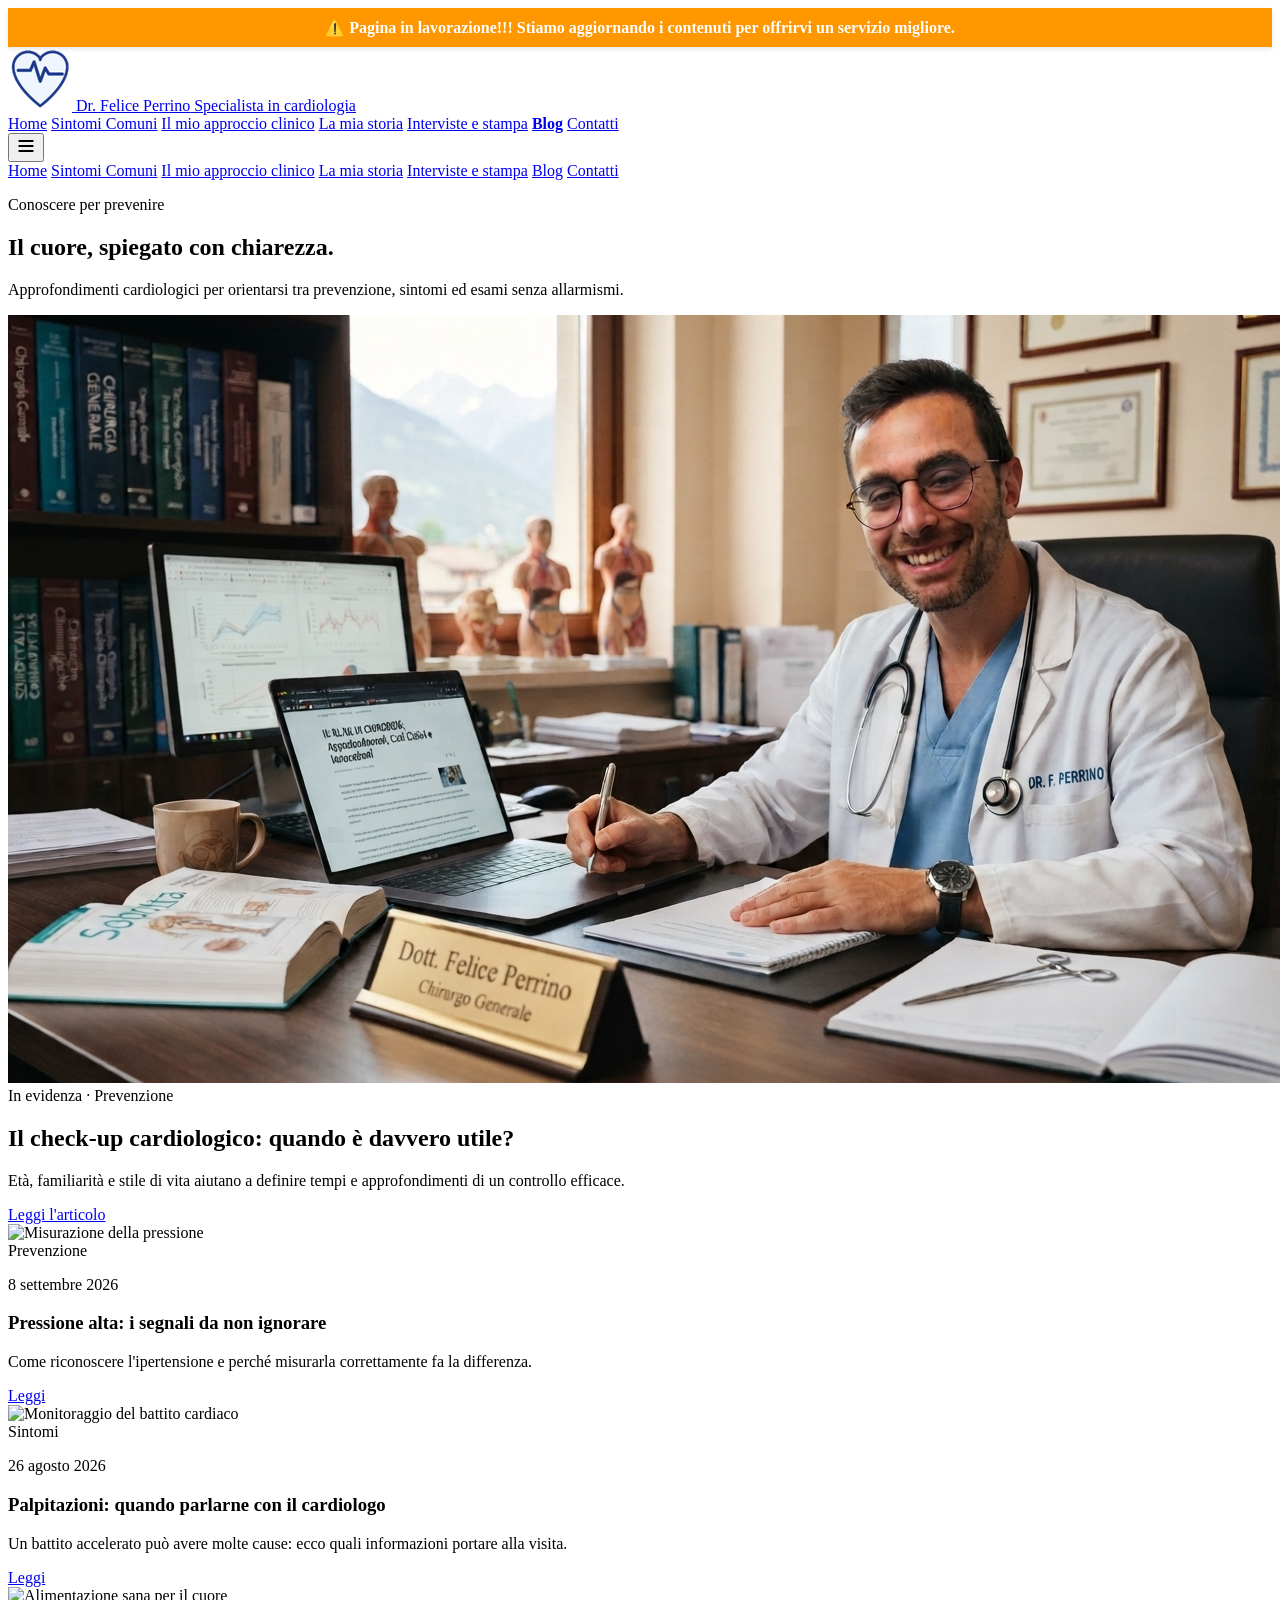
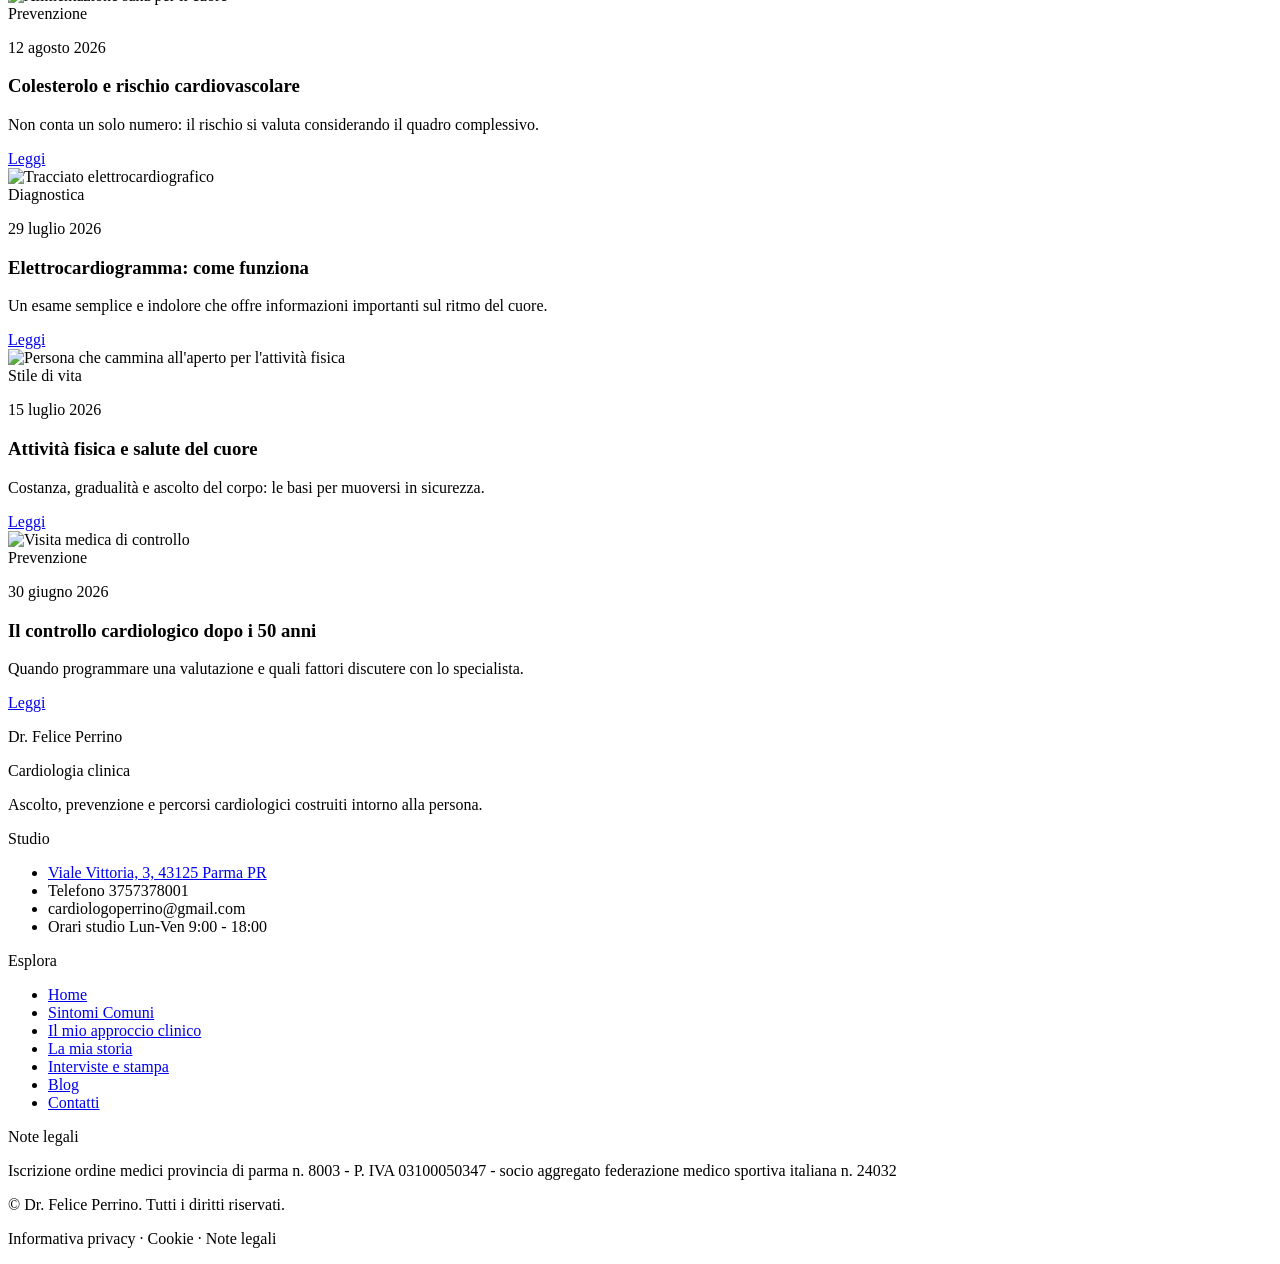
==== blog.html @ e92450a5 "Specialista in cardiologia" ====
<!DOCTYPE html>
<html lang="it">
<head>
<meta charset="UTF-8">
<meta name="viewport" content="width=device-width, initial-scale=1.0">
<title>Blog di cardiologia | Dr. Perrino</title>
<meta name="description" content="Approfondimenti chiari su prevenzione, diagnosi e salute cardiovascolare.">
<link rel="preconnect" href="https://fonts.googleapis.com">
<link href="https://fonts.googleapis.com/css2?family=Plus+Jakarta+Sans:wght@500;600;700;800&family=Inter:wght@400;500;600&display=swap" rel="stylesheet">
<script src="https://cdn.tailwindcss.com"></script>
<script src="https://unpkg.com/lucide@latest"></script>
<link rel="stylesheet" href="css/style.css">
</head>
<body class="antialiased">

<!-- *********************************** Inizio Banner Temporaneo -->
<div id="banner-lavorazione" style="background-color: #ff9800; color: #ffffff; text-align: center; padding: 10px 15px; font-weight: bold; font-size: 16px; position: relative; z-index: 9999; box-shadow: 0 2px 4px rgba(0,0,0,0.1);">
    ⚠️ Pagina in lavorazione!!! Stiamo aggiornando i contenuti per offrirvi un servizio migliore.
</div>
<!--************************************ Fine Banner Temporaneo -->

<!-- ============ NAVBAR ============ -->
<header id="navbar" class="navbar fixed top-0 inset-x-0 z-50 bg-[#b8d0e5] shadow-sm transition-shadow">
  <div class="max-w-6xl mx-auto px-6 flex items-center justify-between h-20 relative">
    <!-- Logo -->
    <a href="index.html" class="flex items-center gap-2">
      <i data-lucide="heart-pulse" class="w-5 h-5 text-primary"></i>
      <img src="favicon.ico" alt="Logo Dr. Felice Perrino" class="w-10 h-10 object-contain">
      <span class="font-display leading-tight">
        <span class="block text-sm font-bold text-primary">Dr. Felice Perrino</span>
        <span class="block text-[11px] font-medium" style="color:var(--color-ink-soft)">Specialista in cardiologia</span>
      </span>
    </a>

    <!-- Navigazione Desktop Principale -->
    <nav class="hidden md:flex items-center gap-8">
      <a href="index.html" class="nav-link active">Home</a>
      <a href="sintomi.html" class="nav-link">Sintomi Comuni</a>
      <a href="ilmioapproccio.html" class="nav-link">Il mio approccio clinico</a>
      <a href="lamiastoria.html" class="nav-link">La mia storia</a>
      <a href="interviste&stampa.html" class="nav-link">Interviste e stampa</a>
      <a href="blog.html" class="nav-link"><strong>Blog</strong></a>
      <a href="contatti.html" class="nav-link">Contatti</a>
    </nav>

    <!-- Sezione Destra: Icona Menu circolare (a sinistra) e tasto Prenota visita -->
    <div class="flex items-center gap-3 relative">
      <!-- Pulsante Menu circolare nero con dimensioni fisse (w-11 h-11) per evitare che diventi enorme -->
      <button id="menu-btn" class="w-11 h-11 min-w-[2.75rem] min-h-[2.75rem] rounded-full bg-black flex items-center justify-center text-white transition-all duration-300 hover:bg-zinc-800 hover:scale-105 shadow-md cursor-pointer shrink-0" aria-label="Apri menu" aria-expanded="false">
        <svg xmlns="http://www.w3.org/2000/svg" width="20" height="20" viewBox="0 0 24 24" fill="none" stroke="currentColor" stroke-width="2.5" stroke-linecap="round" stroke-linejoin="round" class="text-white"><line x1="4" x2="20" y1="12" y2="12"/><line x1="4" x2="20" y1="6" y2="6"/><line x1="4" x2="20" y1="18" y2="18"/></svg>
      </button>

      <!-- Menu a tendina posizionato in modo assoluto sotto l'icona -->
      <div id="mobile-menu" class="hidden absolute right-0 top-14 w-56 bg-white rounded-2xl border border-slate-100 shadow-2xl py-3 px-2 flex flex-col gap-1 z-50">
        <a href="index.html" class="px-4 py-2.5 rounded-xl text-sm font-medium text-slate-700 hover:bg-slate-100 transition-colors">Home</a>
        <a href="sintomi.html" class="px-4 py-2.5 rounded-xl text-sm font-medium text-slate-700 hover:bg-slate-100 transition-colors">Sintomi Comuni</a>
        <a href="ilmioapproccio.html" class="px-4 py-2.5 rounded-xl text-sm font-medium text-slate-700 hover:bg-slate-100 transition-colors">Il mio approccio clinico</a>
        <a href="lamiastoria.html" class="px-4 py-2.5 rounded-xl text-sm font-medium text-slate-700 hover:bg-slate-100 transition-colors">La mia storia</a>      
        <a href="interviste&stampa.html" class="px-4 py-2.5 rounded-xl text-sm font-medium text-slate-700 hover:bg-slate-100 transition-colors">Interviste e stampa</a>
        <a href="blog.html" class="px-4 py-2.5 rounded-xl text-sm font-medium text-slate-700 hover:bg-slate-100 transition-colors">Blog</a>
        <a href="contatti.html" class="px-4 py-2.5 rounded-xl text-sm font-medium text-slate-700 hover:bg-slate-100 transition-colors">Contatti</a>
      </div>
    </div>
  </div>
</header>

<!-- Script per la gestione del click del menu -->
<script>
  document.addEventListener("DOMContentLoaded", () => {
    const menuBtn = document.getElementById('menu-btn');
    const mobileMenu = document.getElementById('mobile-menu');

    if (menuBtn && mobileMenu) {
      menuBtn.addEventListener('click', (e) => {
        e.stopPropagation();
        mobileMenu.classList.toggle('hidden');
        const expanded = menuBtn.getAttribute('aria-expanded') === 'true';
        menuBtn.setAttribute('aria-expanded', !expanded);
      });

      // Chiudi il menu se si clicca fuori
      document.addEventListener('click', (e) => {
        if (!mobileMenu.contains(e.target) && !menuBtn.contains(e.target)) {
          mobileMenu.classList.add('hidden');
          menuBtn.setAttribute('aria-expanded', 'false');
        }
      });
    }
  });
</script>

<main class="pt-20">

<!-- ============ FEATURED ARTICLE ============ -->
<section class="bg-sage py-16 md:py-20">
  <div class="max-w-6xl mx-auto px-6 reveal">
    <p class="text-primary font-semibold mb-3">Conoscere per prevenire</p>
    <div class="accent-rule mb-5"></div>
    <h1 class="font-display text-4xl font-extrabold text-slate-800 mb-3">Il cuore, spiegato con chiarezza.</h1>
    <p class="text-lg prose-measure mb-10" style="color:var(--color-ink-soft)">Approfondimenti cardiologici per orientarsi tra prevenzione, sintomi ed esami senza allarmismi.</p>
    <div class="grid md:grid-cols-2 gap-8 items-center bg-white rounded-2xl overflow-hidden border border-slate-100">
      <img src="img/Blog_img.jpg" alt="Cardiologo che analizza un elettrocardiogramma digitale" class="w-full h-64 md:h-full object-cover">
      <div class="p-8">
        <span class="inline-block text-xs font-semibold px-3 py-1 rounded-full bg-sage text-primary mb-4">In evidenza · Prevenzione</span>
        <h2 class="font-display text-2xl font-bold text-slate-800 mb-3">Il check-up cardiologico: quando è davvero utile?</h2>
        <p class="text-sm mb-5" style="color:var(--color-ink-soft)">Età, familiarità e stile di vita aiutano a definire tempi e approfondimenti di un controllo efficace.</p>
        <a href="#" class="inline-flex items-center gap-2 text-primary font-semibold text-sm">Leggi l'articolo <i data-lucide="arrow-right" class="w-4 h-4"></i></a>
      </div>
    </div>
  </div>
</section>

<!-- ============ GRID ARTICOLI ============ -->
<section class="max-w-6xl mx-auto px-6 py-14">
  <div class="grid sm:grid-cols-2 lg:grid-cols-3 gap-6">

    <article class="blog-card card rounded-2xl overflow-hidden reveal" data-category="prevenzione" data-title="Pressione alta: i segnali da non ignorare">
      <img src="https://images.unsplash.com/photo-1631815588090-d4bfec5b1ccb?q=80&w=700&auto=format&fit=crop" alt="Misurazione della pressione" class="w-full h-44 object-cover">
      <div class="p-6">
        <span class="text-xs font-semibold text-primary bg-sage px-3 py-1 rounded-full">Prevenzione</span>
        <p class="text-xs text-slate-400 mt-3">8 settembre 2026</p>
        <h3 class="font-display font-semibold text-lg mt-2 mb-2">Pressione alta: i segnali da non ignorare</h3>
        <p class="text-sm mb-4" style="color:var(--color-ink-soft)">Come riconoscere l'ipertensione e perché misurarla correttamente fa la differenza.</p>
        <a href="#" class="text-primary text-sm font-semibold inline-flex items-center gap-1">Leggi <i data-lucide="arrow-right" class="w-3.5 h-3.5"></i></a>
      </div>
    </article>

    <article class="blog-card card rounded-2xl overflow-hidden reveal" data-category="sintomi" data-title="Palpitazioni: quando parlarne con il cardiologo">
      <img src="https://images.unsplash.com/photo-1505751172876-fa1923c5c528?q=80&w=700&auto=format&fit=crop" alt="Monitoraggio del battito cardiaco" class="w-full h-44 object-cover">
      <div class="p-6">
        <span class="text-xs font-semibold text-primary bg-sage px-3 py-1 rounded-full">Sintomi</span>
        <p class="text-xs text-slate-400 mt-3">26 agosto 2026</p>
        <h3 class="font-display font-semibold text-lg mt-2 mb-2">Palpitazioni: quando parlarne con il cardiologo</h3>
        <p class="text-sm mb-4" style="color:var(--color-ink-soft)">Un battito accelerato può avere molte cause: ecco quali informazioni portare alla visita.</p>
        <a href="#" class="text-primary text-sm font-semibold inline-flex items-center gap-1">Leggi <i data-lucide="arrow-right" class="w-3.5 h-3.5"></i></a>
      </div>
    </article>

    <article class="blog-card card rounded-2xl overflow-hidden reveal" data-category="prevenzione" data-title="Colesterolo e rischio cardiovascolare">
      <img src="https://images.unsplash.com/photo-1512621776951-a57141f2eefd?q=80&w=700&auto=format&fit=crop" alt="Alimentazione sana per il cuore" class="w-full h-44 object-cover">
      <div class="p-6">
        <span class="text-xs font-semibold text-primary bg-sage px-3 py-1 rounded-full">Prevenzione</span>
        <p class="text-xs text-slate-400 mt-3">12 agosto 2026</p>
        <h3 class="font-display font-semibold text-lg mt-2 mb-2">Colesterolo e rischio cardiovascolare</h3>
        <p class="text-sm mb-4" style="color:var(--color-ink-soft)">Non conta un solo numero: il rischio si valuta considerando il quadro complessivo.</p>
        <a href="#" class="text-primary text-sm font-semibold inline-flex items-center gap-1">Leggi <i data-lucide="arrow-right" class="w-3.5 h-3.5"></i></a>
      </div>
    </article>

    <article class="blog-card card rounded-2xl overflow-hidden reveal" data-category="diagnostica" data-title="Elettrocardiogramma: come funziona">
      <img src="https://images.unsplash.com/photo-1584982751601-97dcc096659c?q=80&w=700&auto=format&fit=crop" alt="Tracciato elettrocardiografico" class="w-full h-44 object-cover">
      <div class="p-6">
        <span class="text-xs font-semibold text-primary bg-sage px-3 py-1 rounded-full">Diagnostica</span>
        <p class="text-xs text-slate-400 mt-3">29 luglio 2026</p>
        <h3 class="font-display font-semibold text-lg mt-2 mb-2">Elettrocardiogramma: come funziona</h3>
        <p class="text-sm mb-4" style="color:var(--color-ink-soft)">Un esame semplice e indolore che offre informazioni importanti sul ritmo del cuore.</p>
        <a href="#" class="text-primary text-sm font-semibold inline-flex items-center gap-1">Leggi <i data-lucide="arrow-right" class="w-3.5 h-3.5"></i></a>
      </div>
    </article>

    <article class="blog-card card rounded-2xl overflow-hidden reveal" data-category="stile-di-vita" data-title="Attività fisica e salute del cuore">
      <img src="https://images.unsplash.com/photo-1571019613454-1cb2f99b2d8b?q=80&w=700&auto=format&fit=crop" alt="Persona che cammina all'aperto per l'attività fisica" class="w-full h-44 object-cover">
      <div class="p-6">
        <span class="text-xs font-semibold text-primary bg-sage px-3 py-1 rounded-full">Stile di vita</span>
        <p class="text-xs text-slate-400 mt-3">15 luglio 2026</p>
        <h3 class="font-display font-semibold text-lg mt-2 mb-2">Attività fisica e salute del cuore</h3>
        <p class="text-sm mb-4" style="color:var(--color-ink-soft)">Costanza, gradualità e ascolto del corpo: le basi per muoversi in sicurezza.</p>
        <a href="#" class="text-primary text-sm font-semibold inline-flex items-center gap-1">Leggi <i data-lucide="arrow-right" class="w-3.5 h-3.5"></i></a>
      </div>
    </article>

    <article class="blog-card card rounded-2xl overflow-hidden reveal" data-category="prevenzione" data-title="Il controllo cardiologico dopo i 50 anni">
      <img src="https://images.unsplash.com/photo-1559757175-5700dde675bc?q=80&w=700&auto=format&fit=crop" alt="Visita medica di controllo" class="w-full h-44 object-cover">
      <div class="p-6">
        <span class="text-xs font-semibold text-primary bg-sage px-3 py-1 rounded-full">Prevenzione</span>
        <p class="text-xs text-slate-400 mt-3">30 giugno 2026</p>
        <h3 class="font-display font-semibold text-lg mt-2 mb-2">Il controllo cardiologico dopo i 50 anni</h3>
        <p class="text-sm mb-4" style="color:var(--color-ink-soft)">Quando programmare una valutazione e quali fattori discutere con lo specialista.</p>
        <a href="#" class="text-primary text-sm font-semibold inline-flex items-center gap-1">Leggi <i data-lucide="arrow-right" class="w-3.5 h-3.5"></i></a>
      </div>
    </article>

  </div>
</section>

</main>

<!-- ============ FOOTER ============ -->
<footer class="bg-slate-900 text-slate-300 pt-16 pb-8">
  <div class="max-w-6xl mx-auto px-6 grid sm:grid-cols-2 md:grid-cols-4 gap-10">
    <div>
      <p class="font-display text-lg font-bold text-white mb-1">Dr. Felice Perrino</p>
      <p class="text-sm text-slate-500 mb-3">Cardiologia clinica</p>
      <p class="text-sm text-slate-400">Ascolto, prevenzione e percorsi cardiologici costruiti intorno alla persona.</p>
    </div>
    <div>
      <p class="font-semibold text-white mb-3">Studio</p>
      <ul class="space-y-2 text-sm text-slate-400">
        <li class="flex items-start gap-2"><i data-lucide="map-pin" class="w-4 h-4 mt-0.5 shrink-0"></i>
          <a href="https://www.google.com/maps/search/?api=1&query=Viale+Vittoria%2C+3%2C+43125+Parma+PR%2C+Italia" class="hover:text-white" target="_blank" rel="noopener">Viale Vittoria, 3, 43125 Parma PR</a>
        </li>
        <li class="flex items-center gap-2"><i data-lucide="phone" class="w-4 h-4"></i> Telefono 3757378001</li>
        <li class="flex items-center gap-2"><i data-lucide="mail" class="w-4 h-4"></i> cardiologoperrino@gmail.com</li>
        <li class="flex items-center gap-2"><i data-lucide="clock" class="w-4 h-4"></i> Orari studio Lun-Ven 9:00 - 18:00</li>
      </ul>
    </div>
    <div>
      <p class="font-semibold text-white mb-3">Esplora</p>
      <ul class="space-y-2 text-sm">
        <li><a href="index.html" class="hover:text-white">Home</a></li>
        <li><a href="sintomi.html" class="hover:text-white">Sintomi Comuni</a></li>
        <li><a href="ilmioapproccio.html" class="hover:text-white">Il mio approccio clinico</a></li>
        <li><a href="lamiastoria.html" class="hover:text-white">La mia storia</a></li>
        <li><a href="interviste&stampa.html" class="hover:text-white">Interviste e stampa</a></li>
        <li><a href="blog.html" class="hover:text-white">Blog</a></li>
        <li><a href="contatti.html" class="hover:text-white">Contatti</a></li>
      </ul>
    </div>
    <div>
      <p class="font-semibold text-white mb-3">Note legali</p>
      <p class="text-sm text-slate-400">Iscrizione ordine medici provincia di parma n. 8003 - P. IVA 03100050347 - socio aggregato federazione medico sportiva italiana n. 24032</p>
    </div>
  </div>
  <div class="max-w-6xl mx-auto px-6 mt-12 pt-6 border-t border-slate-800 text-sm text-slate-500 flex flex-col sm:flex-row justify-between gap-2">
    <p>&copy; <span class="current-year"></span> Dr. Felice Perrino. Tutti i diritti riservati.</p>
    <p>Informativa privacy · Cookie · Note legali</p>
  </div>
</footer>

<script src="js/script.js"></script>
</body>
</html>
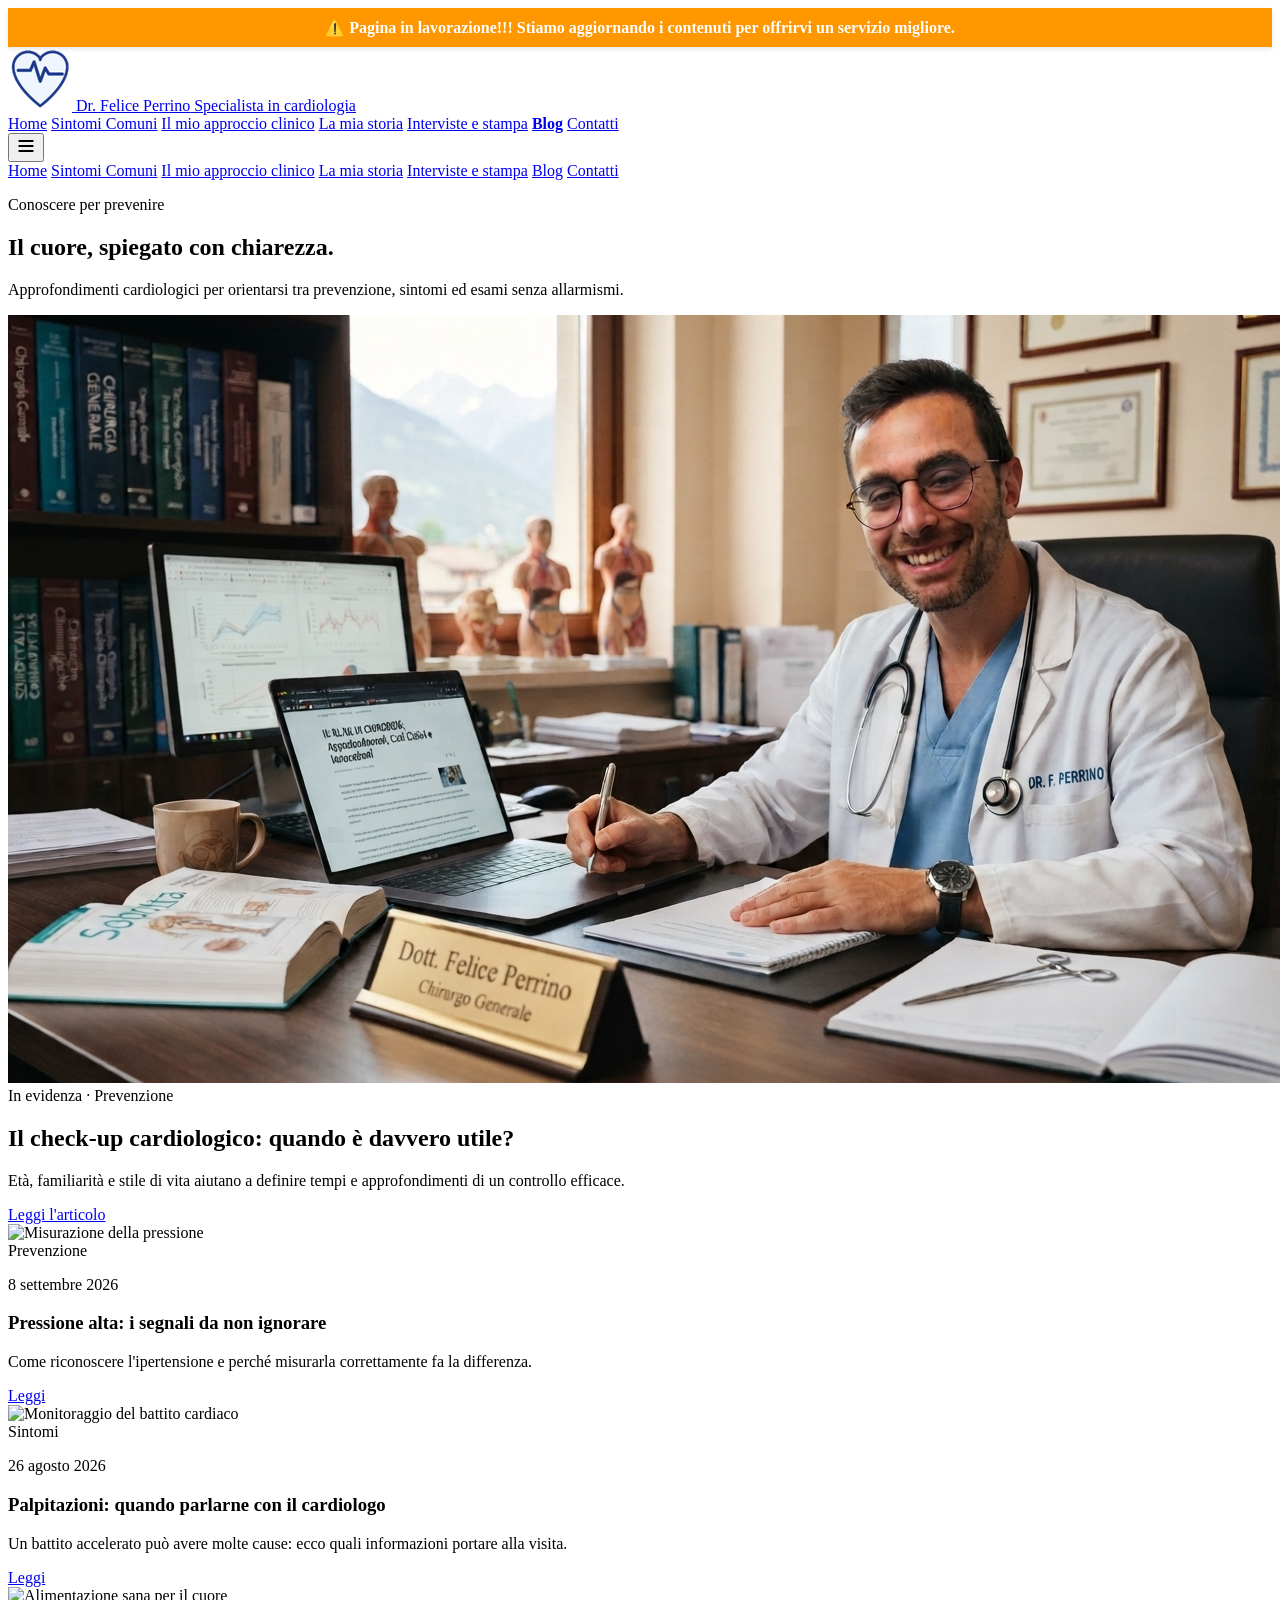
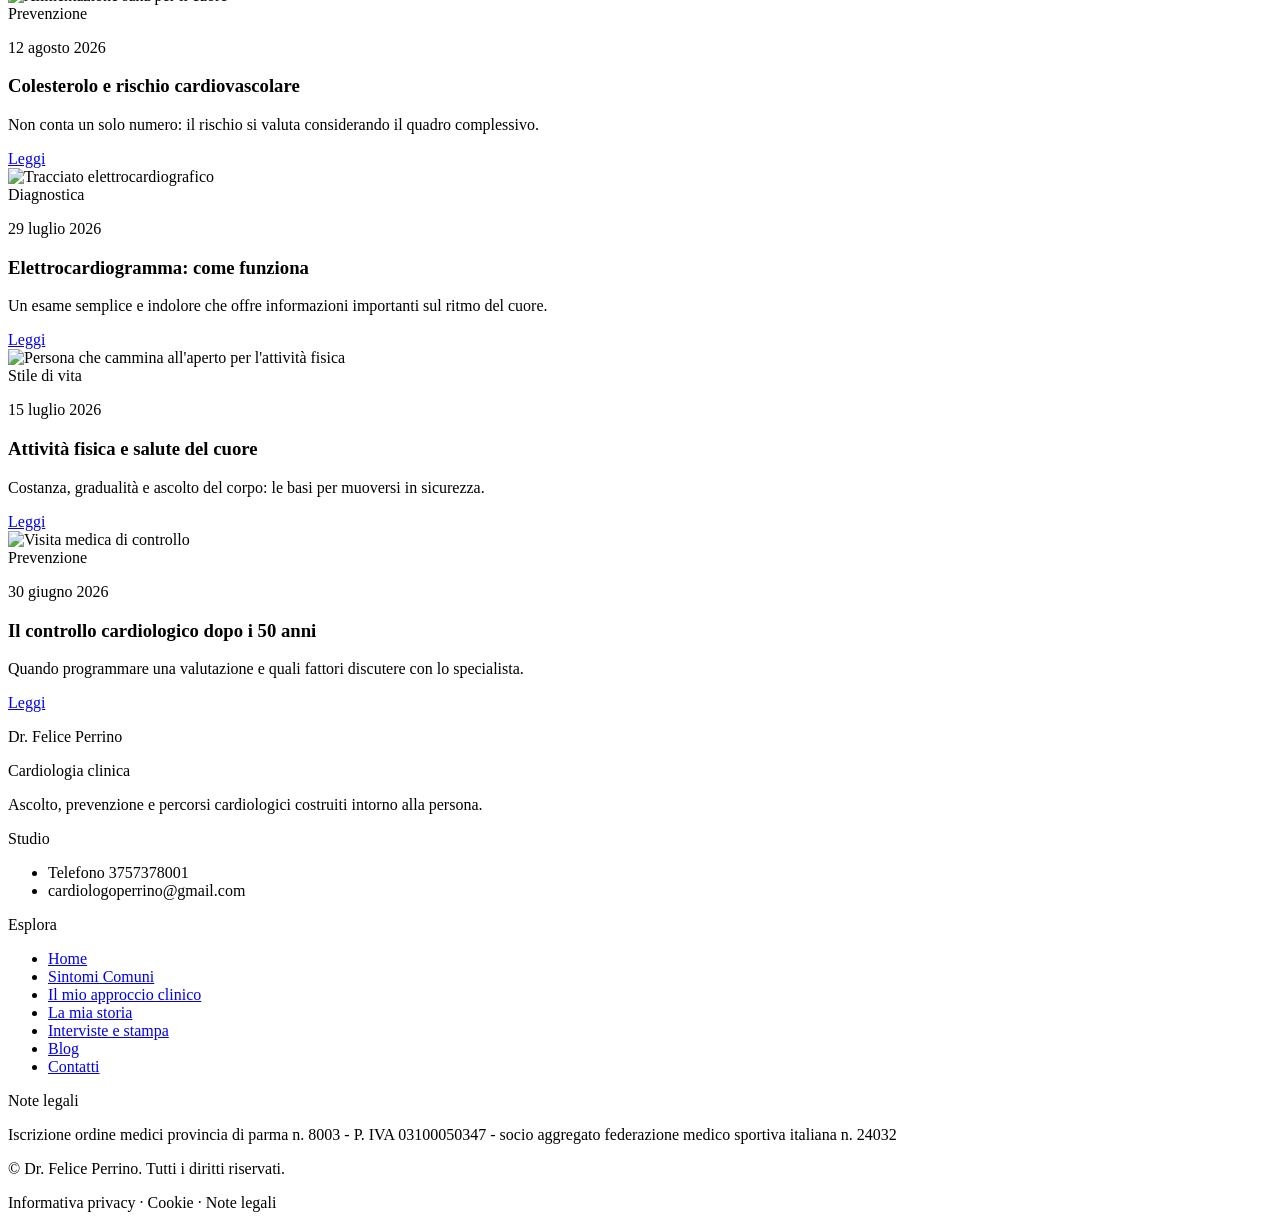
==== commit 77b77e03: "No date" ====
--- a/blog.html
+++ b/blog.html
@@ -196,12 +196,12 @@
     <div>
       <p class="font-semibold text-white mb-3">Studio</p>
       <ul class="space-y-2 text-sm text-slate-400">
-        <li class="flex items-start gap-2"><i data-lucide="map-pin" class="w-4 h-4 mt-0.5 shrink-0"></i>
+        <!--<li class="flex items-start gap-2"><i data-lucide="map-pin" class="w-4 h-4 mt-0.5 shrink-0"></i>
           <a href="https://www.google.com/maps/search/?api=1&query=Viale+Vittoria%2C+3%2C+43125+Parma+PR%2C+Italia" class="hover:text-white" target="_blank" rel="noopener">Viale Vittoria, 3, 43125 Parma PR</a>
-        </li>
+        </li>-->
         <li class="flex items-center gap-2"><i data-lucide="phone" class="w-4 h-4"></i> Telefono 3757378001</li>
         <li class="flex items-center gap-2"><i data-lucide="mail" class="w-4 h-4"></i> cardiologoperrino@gmail.com</li>
-        <li class="flex items-center gap-2"><i data-lucide="clock" class="w-4 h-4"></i> Orari studio Lun-Ven 9:00 - 18:00</li>
+        <!-- <li class="flex items-center gap-2"><i data-lucide="clock" class="w-4 h-4"></i> Orari studio Lun-Ven 9:00 - 18:00</li> -->
       </ul>
     </div>
     <div>
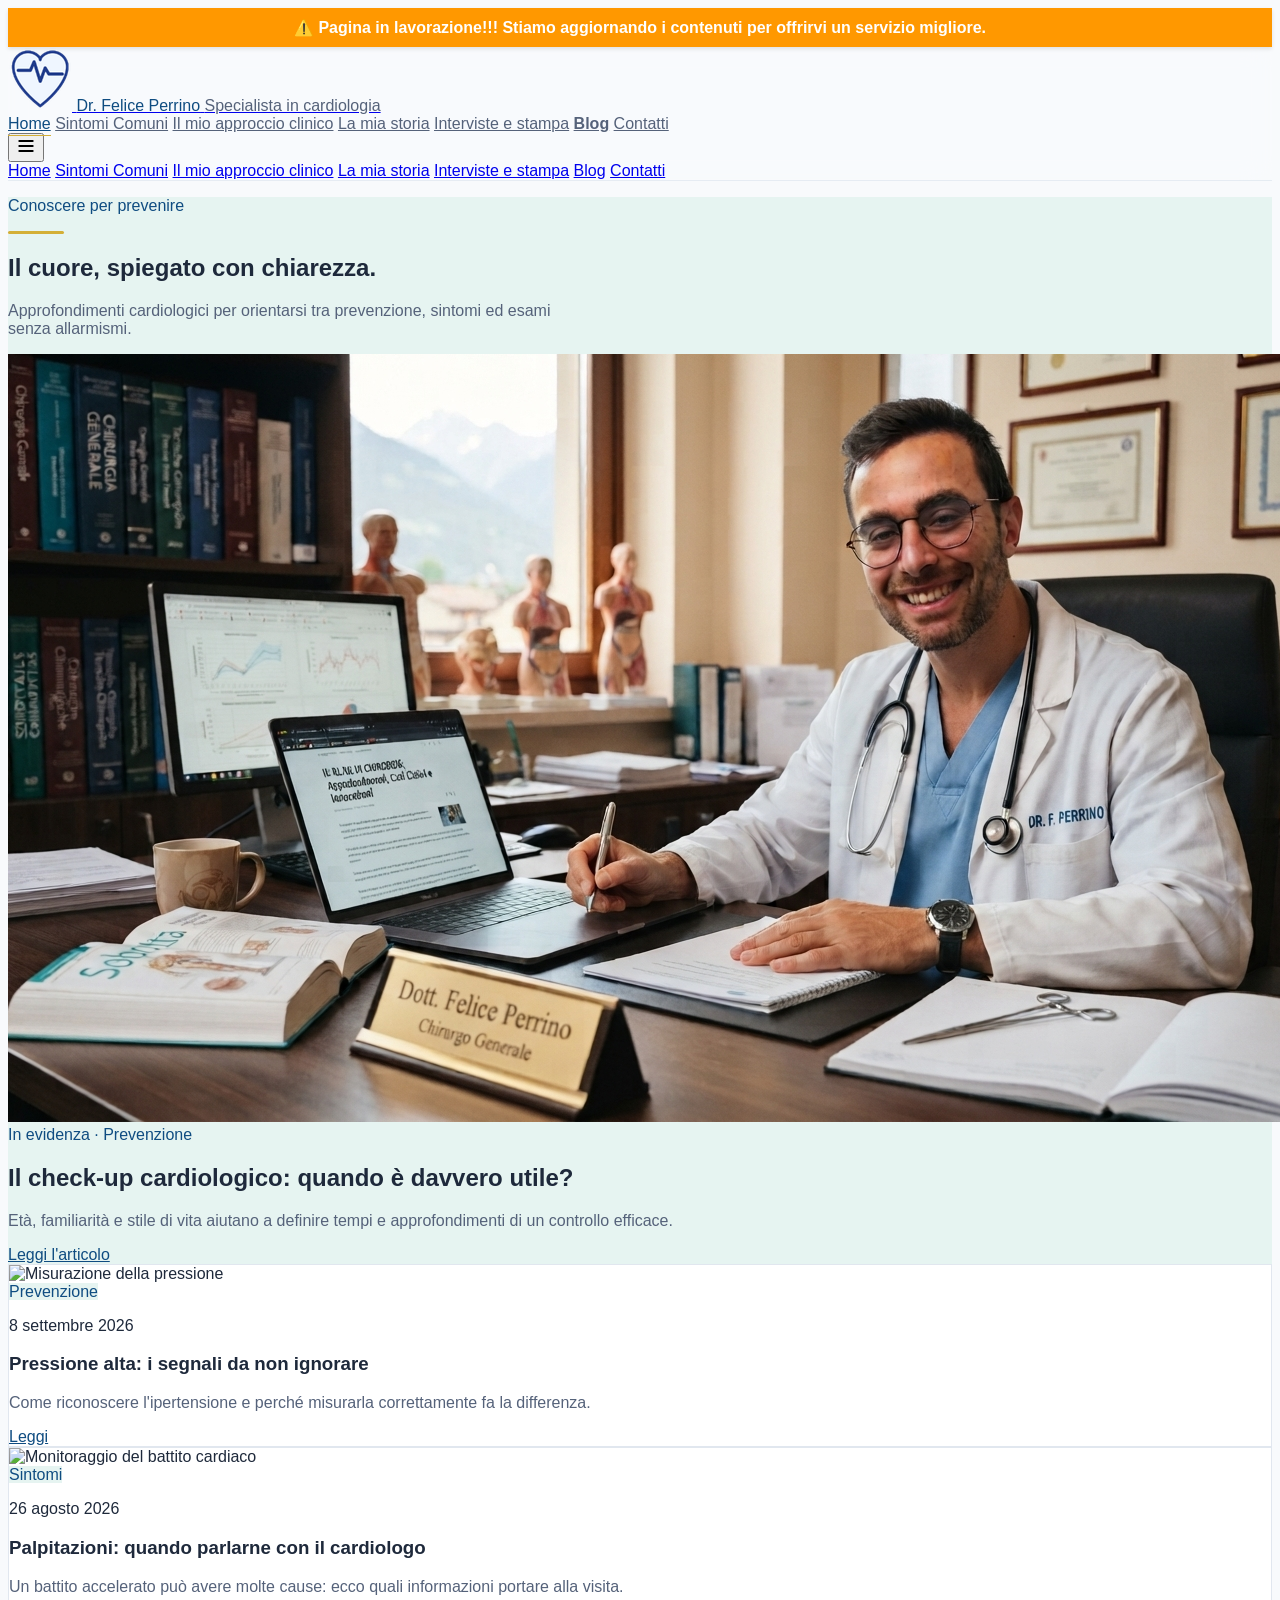
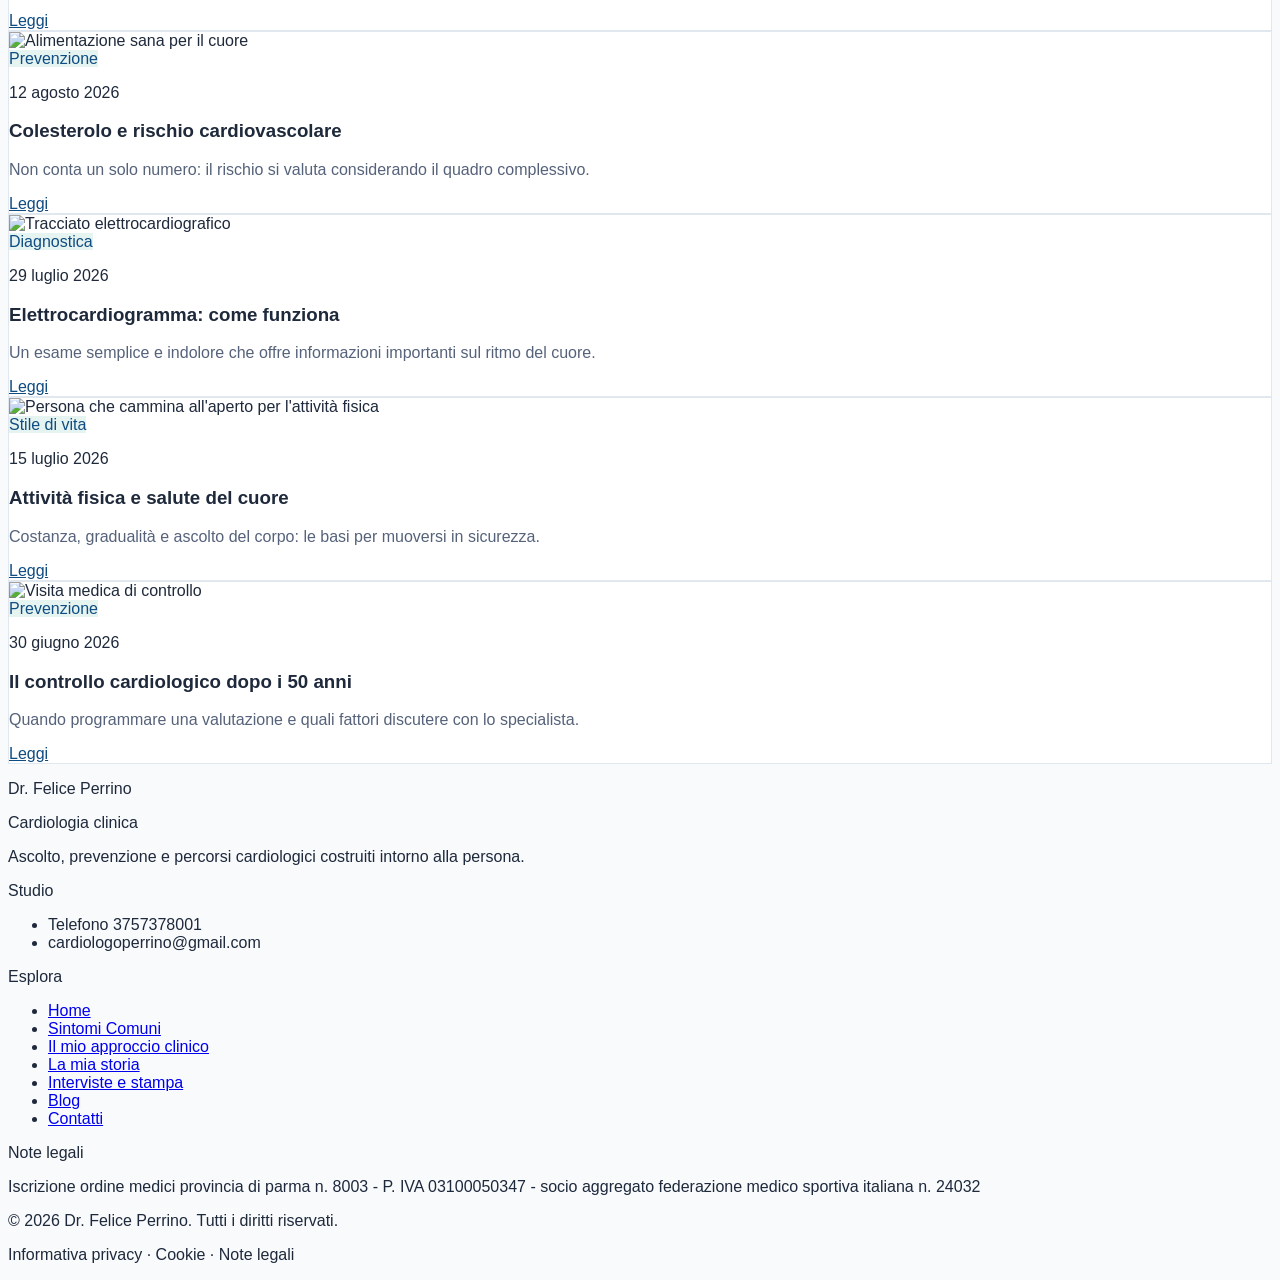
==== commit 4460a119: "new style" ====
--- a/blog.html
+++ b/blog.html
@@ -24,7 +24,7 @@
   <div class="max-w-6xl mx-auto px-6 flex items-center justify-between h-20 relative">
     <!-- Logo -->
     <a href="index.html" class="flex items-center gap-2">
-      <i data-lucide="heart-pulse" class="w-5 h-5 text-primary"></i>
+      <!--<i data-lucide="heart-pulse" class="w-5 h-5 text-primary"></i>-->
       <img src="favicon.ico" alt="Logo Dr. Felice Perrino" class="w-10 h-10 object-contain">
       <span class="font-display leading-tight">
         <span class="block text-sm font-bold text-primary">Dr. Felice Perrino</span>
--- a/css/style.css
+++ b/css/style.css
@@ -0,0 +1,171 @@
+/* ========================================================
+   Dr. Felice Pellegrino — Design tokens & stili condivisi
+   ======================================================== */
+
+:root {
+  --color-primary: #0f4c81;      /* teal medico profondo */
+  --color-primary-dark: #0a3a63;
+  --color-sage: #e6f4f1;         /* sage / mint per sezioni alternate */
+  --color-gold: #b8933f;         /* oro caldo, leggermente smorzato per accessibilità */
+  --color-gold-soft: #d4af37;
+  --color-bg: #f8fafc;           /* off-white caldo */
+  --color-ink: #1e293b;          /* testo principale */
+  --color-ink-soft: #55627a;     /* testo secondario */
+  --color-line: #e1e7ef;
+
+  --font-display: 'Plus Jakarta Sans', sans-serif;
+  --font-body: 'Inter', sans-serif;
+}
+
+* { scroll-behavior: smooth; }
+
+@media (prefers-reduced-motion: reduce) {
+  * { scroll-behavior: auto !important; animation: none !important; transition: none !important; }
+}
+
+html, body {
+  background: var(--color-bg);
+  color: var(--color-ink);
+  font-family: var(--font-body);
+}
+
+h1, h2, h3, h4, .font-display { font-family: var(--font-display); }
+
+/* ---------- Navbar glassmorphism ---------- */
+.navbar {
+  background: rgba(248, 250, 252, 0.72);
+  backdrop-filter: blur(14px) saturate(140%);
+  -webkit-backdrop-filter: blur(14px) saturate(140%);
+  border-bottom: 1px solid rgba(15, 76, 129, 0.08);
+}
+
+.nav-link {
+  position: relative;
+  color: var(--color-ink-soft);
+  font-weight: 500;
+  transition: color .2s ease;
+}
+.nav-link::after {
+  content: '';
+  position: absolute;
+  left: 0; bottom: -4px;
+  width: 0; height: 1.5px;
+  background: var(--color-gold-soft);
+  transition: width .25s ease;
+}
+.nav-link:hover, .nav-link.active { color: var(--color-primary); }
+.nav-link:hover::after, .nav-link.active::after { width: 100%; }
+
+/* ---------- Buttons ---------- */
+.btn-primary {
+  background: var(--color-primary);
+  color: #fff;
+  transition: background .25s ease, transform .2s ease;
+}
+.btn-primary:hover { background: var(--color-primary-dark); transform: translateY(-1px); }
+
+.btn-outline {
+  border: 1.5px solid var(--color-primary);
+  color: var(--color-primary);
+  transition: all .25s ease;
+}
+.btn-outline:hover { background: var(--color-primary); color: #fff; }
+
+.btn-gold {
+  background: var(--color-gold-soft);
+  color: #1e293b;
+  transition: background .25s ease, transform .2s ease;
+}
+.btn-gold:hover { background: var(--color-gold); transform: translateY(-1px); }
+
+/* ---------- Reveal on scroll (one orchestrated pattern, used sparingly) ---------- */
+.reveal {
+  opacity: 0;
+  transform: translateY(18px);
+  transition: opacity .7s ease, transform .7s ease;
+}
+.reveal.is-visible { opacity: 1; transform: translateY(0); }
+
+/* ---------- Feature / treatment cards ---------- */
+.card {
+  background: #fff;
+  border: 1px solid var(--color-line);
+  transition: border-color .25s ease, transform .25s ease, box-shadow .25s ease;
+}
+.card:hover {
+  border-color: var(--color-gold-soft);
+  transform: translateY(-4px);
+  box-shadow: 0 20px 40px -24px rgba(15, 76, 129, 0.25);
+}
+
+/* ---------- Divider accent ---------- */
+.accent-rule {
+  width: 56px;
+  height: 3px;
+  background: var(--color-gold-soft);
+  border-radius: 2px;
+}
+
+/* ---------- Accordion (FAQ) ---------- */
+.accordion-item { border-bottom: 1px solid var(--color-line); }
+.accordion-trigger {
+  cursor: pointer;
+  display: flex;
+  justify-content: space-between;
+  align-items: center;
+  width: 100%;
+  text-align: left;
+}
+.accordion-panel {
+  max-height: 0;
+  overflow: hidden;
+  transition: max-height .35s ease, padding .35s ease;
+}
+.accordion-item.open .accordion-panel { max-height: 400px; }
+.accordion-trigger .chevron { transition: transform .3s ease; }
+.accordion-item.open .accordion-trigger .chevron { transform: rotate(180deg); }
+
+/* ---------- Testimonial slider ---------- */
+.testimonial-track {
+  display: flex;
+  transition: transform .5s ease;
+}
+.testimonial-slide { flex: 0 0 100%; }
+
+/* ---------- Toast ---------- */
+#toast {
+  transform: translateY(20px);
+  opacity: 0;
+  pointer-events: none;
+  transition: all .35s ease;
+}
+#toast.show { transform: translateY(0); opacity: 1; }
+
+/* ---------- Utility ---------- */
+.text-primary { color: var(--color-primary); }
+.bg-primary { background: var(--color-primary); }
+.bg-sage { background: var(--color-sage); }
+.text-gold { color: var(--color-gold); }
+
+.hero-photo-frame {
+  clip-path: polygon(0 0, 100% 0, 100% 92%, 0% 100%);
+}
+
+/* pill numerati per le sezioni "percorso" */
+.step-number {
+  font-family: var(--font-display);
+  font-weight: 800;
+  color: var(--color-gold);
+  letter-spacing: -0.02em;
+}
+
+/* line length control for readable paragraphs */
+.prose-measure { max-width: 62ch; }
+
+::selection { background: var(--color-gold-soft); color: #1e293b; }
+
+/* Focus visibility for accessibility */
+a:focus-visible, button:focus-visible, input:focus-visible, textarea:focus-visible, select:focus-visible {
+  outline: 2px solid var(--color-gold-soft);
+  outline-offset: 2px;
+}
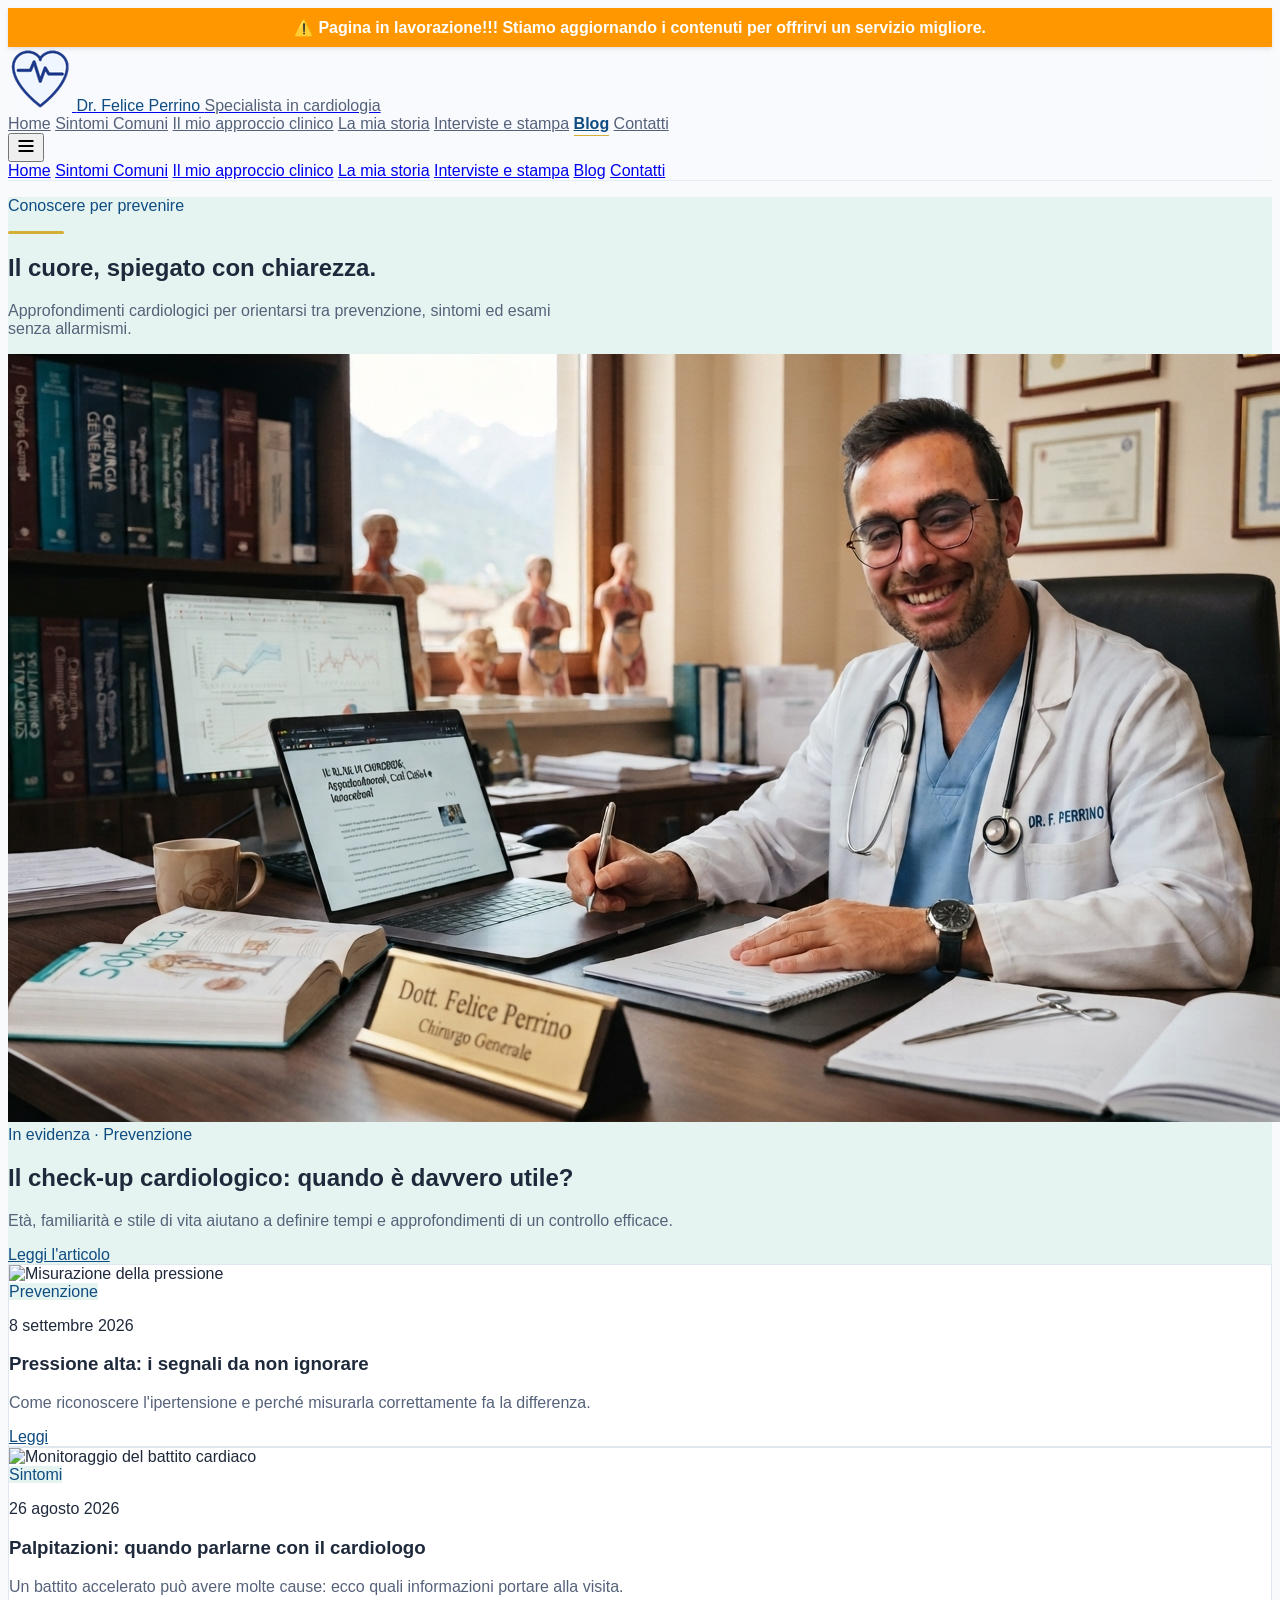
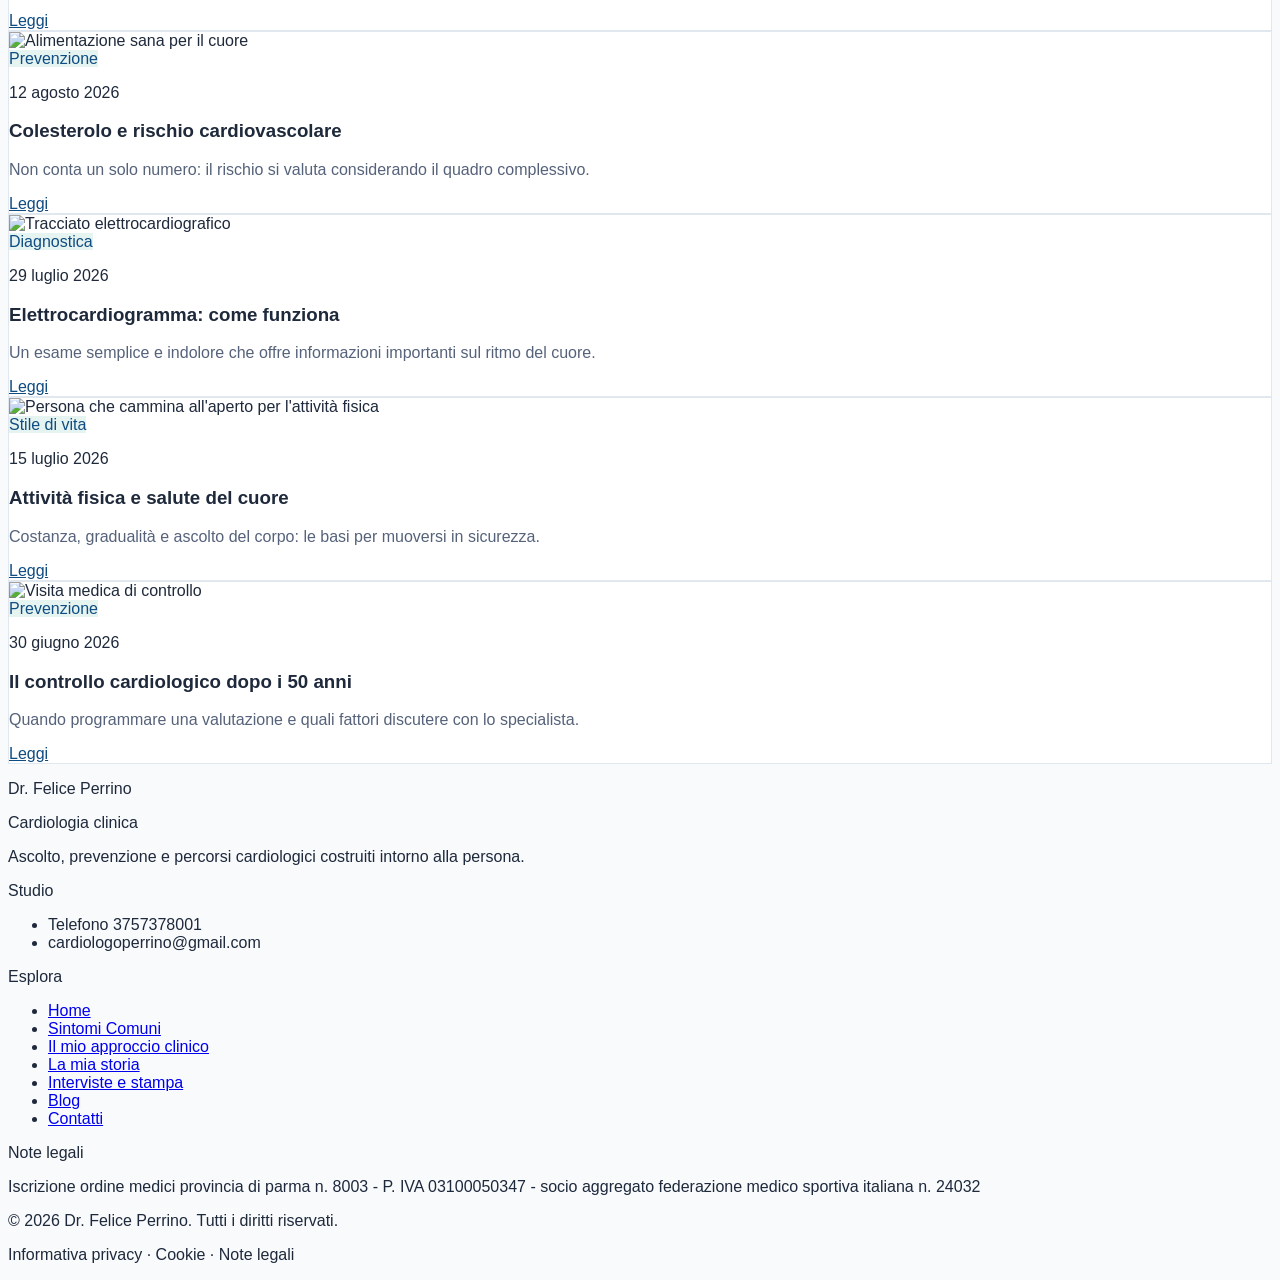
==== commit 044f7f77: "active" ====
--- a/blog.html
+++ b/blog.html
@@ -34,12 +34,12 @@
 
     <!-- Navigazione Desktop Principale -->
     <nav class="hidden md:flex items-center gap-8">
-      <a href="index.html" class="nav-link active">Home</a>
+      <a href="index.html" class="nav-link">Home</a>
       <a href="sintomi.html" class="nav-link">Sintomi Comuni</a>
       <a href="ilmioapproccio.html" class="nav-link">Il mio approccio clinico</a>
       <a href="lamiastoria.html" class="nav-link">La mia storia</a>
       <a href="interviste&stampa.html" class="nav-link">Interviste e stampa</a>
-      <a href="blog.html" class="nav-link"><strong>Blog</strong></a>
+      <a href="blog.html" class="nav-link active"><strong>Blog</strong></a>
       <a href="contatti.html" class="nav-link">Contatti</a>
     </nav>
 
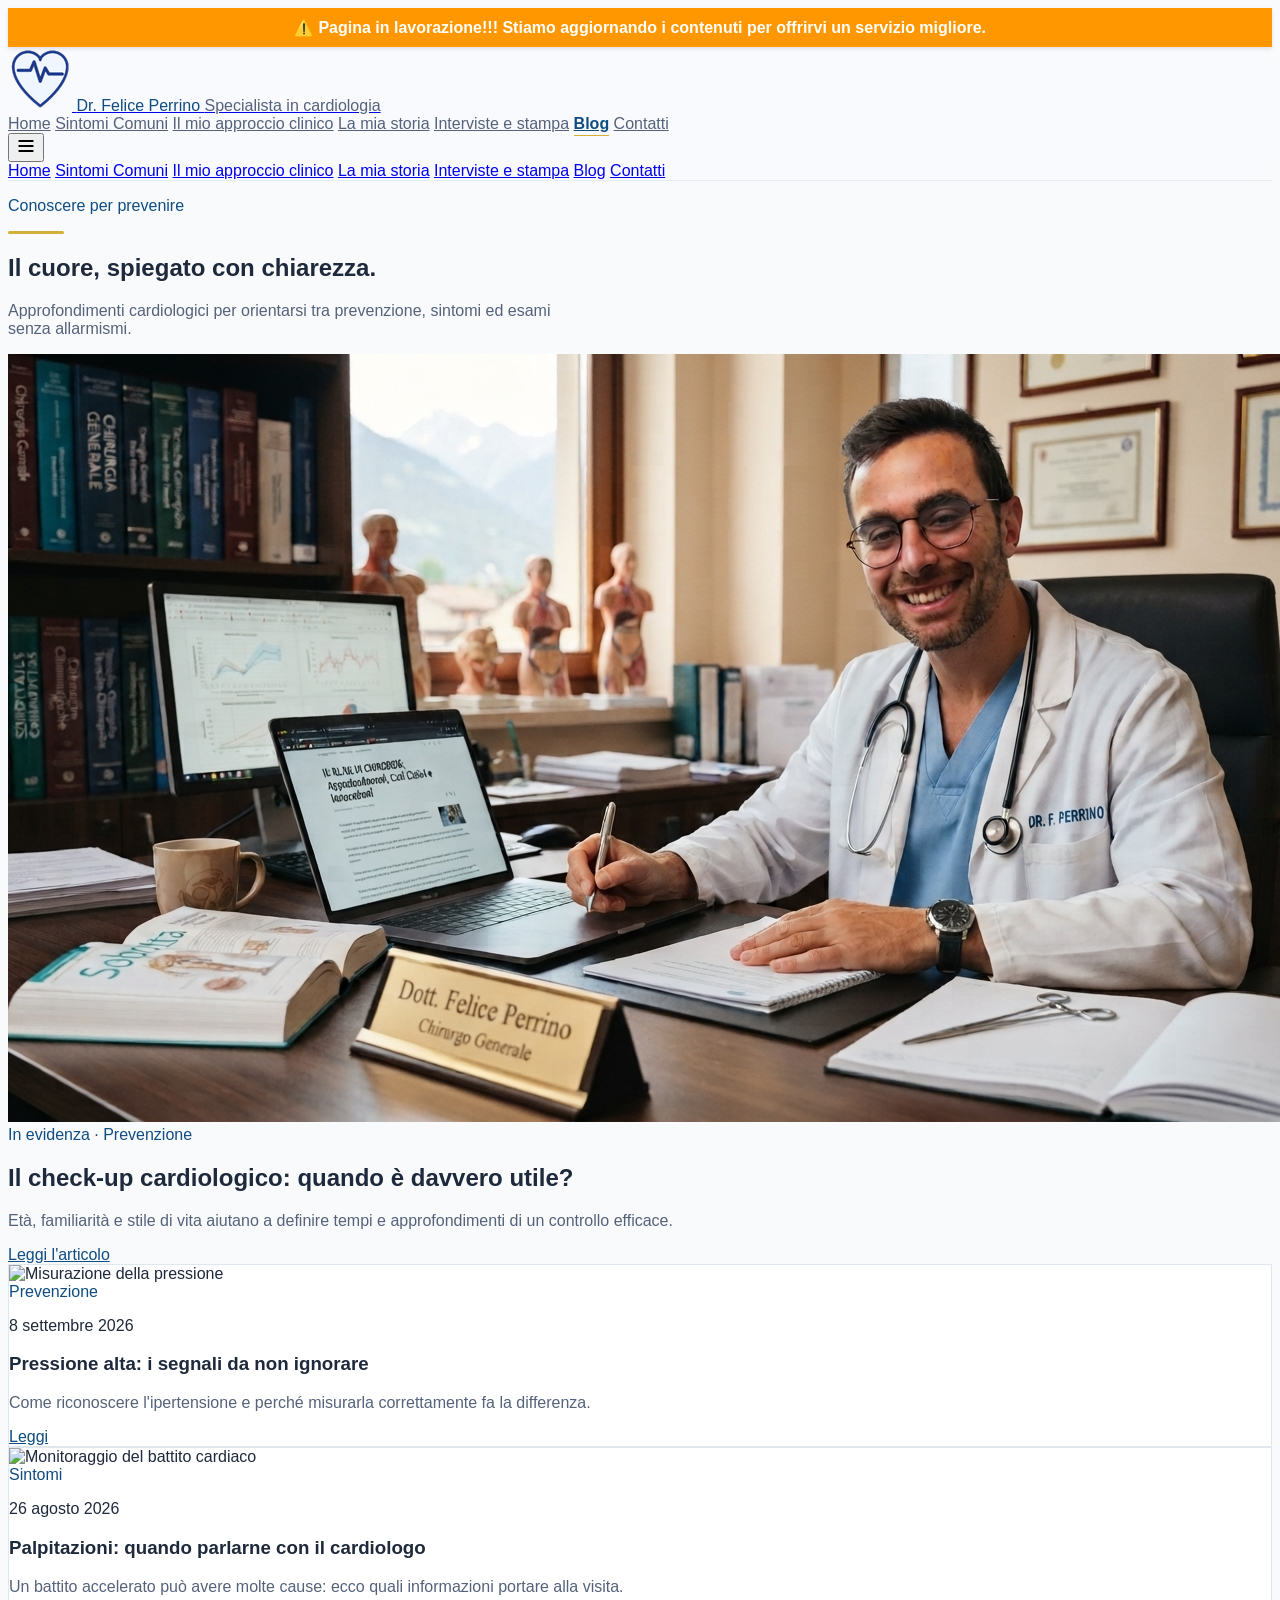
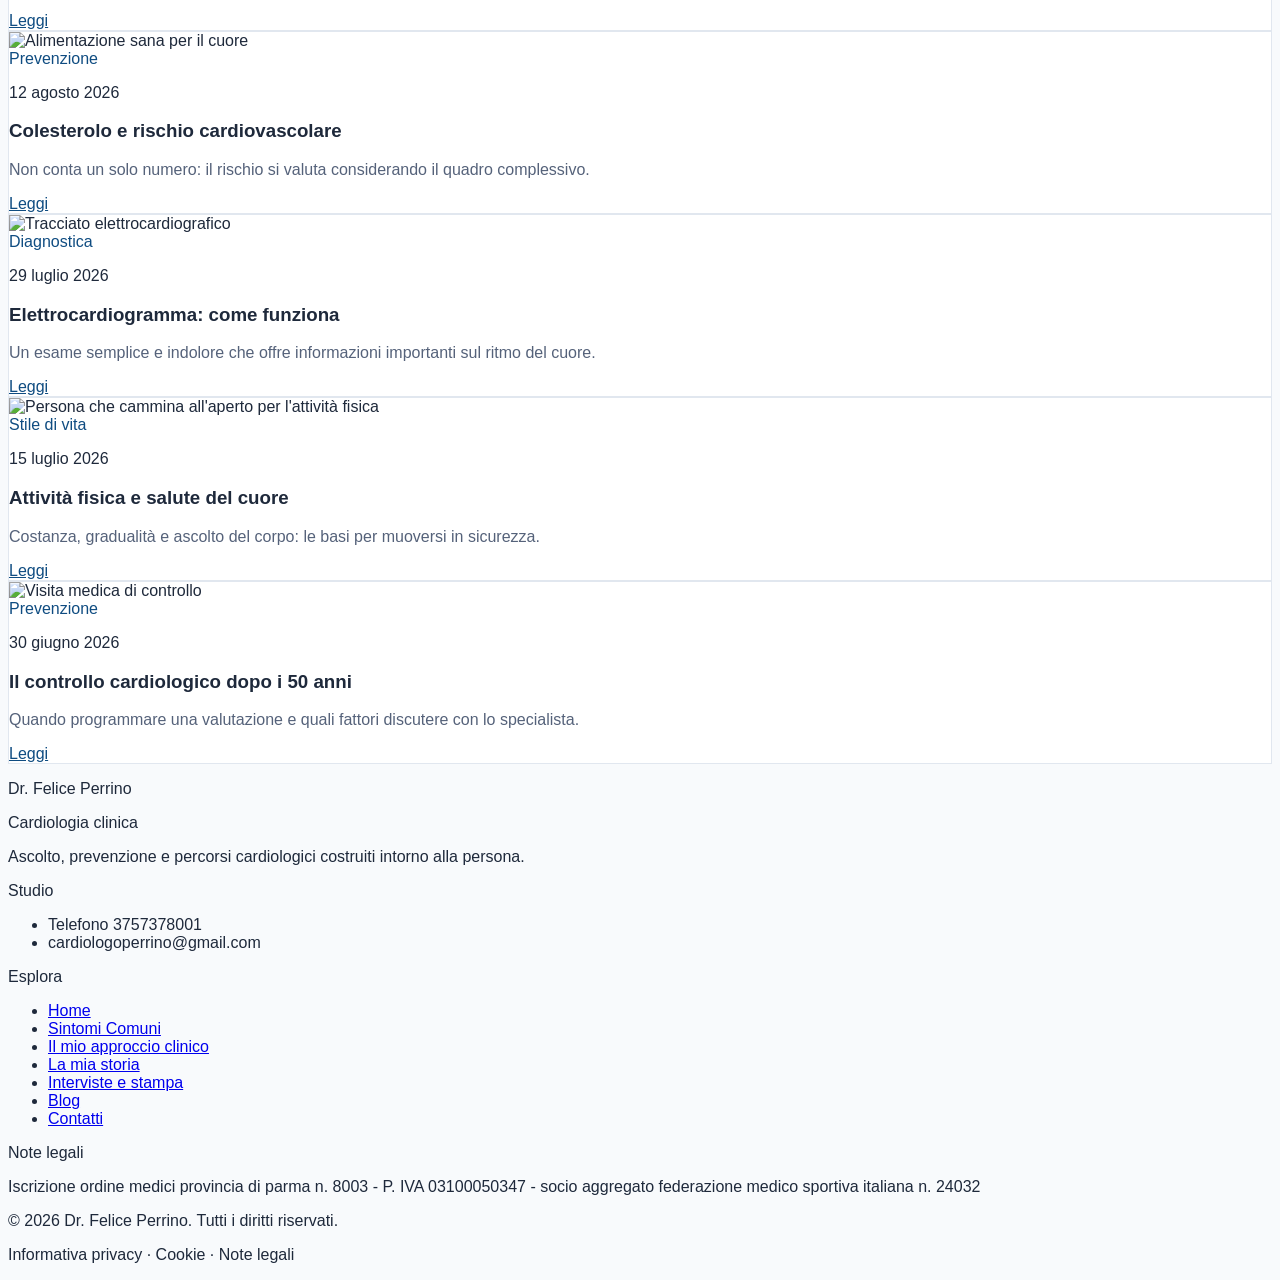
==== commit 1c28adbf: "new color" ====
--- a/blog.html
+++ b/blog.html
@@ -9,7 +9,7 @@
 <link href="https://fonts.googleapis.com/css2?family=Plus+Jakarta+Sans:wght@500;600;700;800&family=Inter:wght@400;500;600&display=swap" rel="stylesheet">
 <script src="https://cdn.tailwindcss.com"></script>
 <script src="https://unpkg.com/lucide@latest"></script>
-<link rel="stylesheet" href="css/style.css">
+<link rel="stylesheet" href="style.css">
 </head>
 <body class="antialiased">
 
@@ -64,35 +64,10 @@
   </div>
 </header>
 
-<!-- Script per la gestione del click del menu -->
-<script>
-  document.addEventListener("DOMContentLoaded", () => {
-    const menuBtn = document.getElementById('menu-btn');
-    const mobileMenu = document.getElementById('mobile-menu');
-
-    if (menuBtn && mobileMenu) {
-      menuBtn.addEventListener('click', (e) => {
-        e.stopPropagation();
-        mobileMenu.classList.toggle('hidden');
-        const expanded = menuBtn.getAttribute('aria-expanded') === 'true';
-        menuBtn.setAttribute('aria-expanded', !expanded);
-      });
-
-      // Chiudi il menu se si clicca fuori
-      document.addEventListener('click', (e) => {
-        if (!mobileMenu.contains(e.target) && !menuBtn.contains(e.target)) {
-          mobileMenu.classList.add('hidden');
-          menuBtn.setAttribute('aria-expanded', 'false');
-        }
-      });
-    }
-  });
-</script>
-
 <main class="pt-20">
 
 <!-- ============ FEATURED ARTICLE ============ -->
-<section class="bg-sage py-16 md:py-20">
+<section class="bg-sky-50 py-16 md:py-20">
   <div class="max-w-6xl mx-auto px-6 reveal">
     <p class="text-primary font-semibold mb-3">Conoscere per prevenire</p>
     <div class="accent-rule mb-5"></div>
@@ -101,7 +76,7 @@
     <div class="grid md:grid-cols-2 gap-8 items-center bg-white rounded-2xl overflow-hidden border border-slate-100">
       <img src="img/Blog_img.jpg" alt="Cardiologo che analizza un elettrocardiogramma digitale" class="w-full h-64 md:h-full object-cover">
       <div class="p-8">
-        <span class="inline-block text-xs font-semibold px-3 py-1 rounded-full bg-sage text-primary mb-4">In evidenza · Prevenzione</span>
+        <span class="inline-block text-xs font-semibold px-3 py-1 rounded-full bg-sky-50 text-primary mb-4">In evidenza · Prevenzione</span>
         <h2 class="font-display text-2xl font-bold text-slate-800 mb-3">Il check-up cardiologico: quando è davvero utile?</h2>
         <p class="text-sm mb-5" style="color:var(--color-ink-soft)">Età, familiarità e stile di vita aiutano a definire tempi e approfondimenti di un controllo efficace.</p>
         <a href="#" class="inline-flex items-center gap-2 text-primary font-semibold text-sm">Leggi l'articolo <i data-lucide="arrow-right" class="w-4 h-4"></i></a>
@@ -117,7 +92,7 @@
     <article class="blog-card card rounded-2xl overflow-hidden reveal" data-category="prevenzione" data-title="Pressione alta: i segnali da non ignorare">
       <img src="https://images.unsplash.com/photo-1631815588090-d4bfec5b1ccb?q=80&w=700&auto=format&fit=crop" alt="Misurazione della pressione" class="w-full h-44 object-cover">
       <div class="p-6">
-        <span class="text-xs font-semibold text-primary bg-sage px-3 py-1 rounded-full">Prevenzione</span>
+        <span class="text-xs font-semibold text-primary bg-sky-50 px-3 py-1 rounded-full">Prevenzione</span>
         <p class="text-xs text-slate-400 mt-3">8 settembre 2026</p>
         <h3 class="font-display font-semibold text-lg mt-2 mb-2">Pressione alta: i segnali da non ignorare</h3>
         <p class="text-sm mb-4" style="color:var(--color-ink-soft)">Come riconoscere l'ipertensione e perché misurarla correttamente fa la differenza.</p>
@@ -128,7 +103,7 @@
     <article class="blog-card card rounded-2xl overflow-hidden reveal" data-category="sintomi" data-title="Palpitazioni: quando parlarne con il cardiologo">
       <img src="https://images.unsplash.com/photo-1505751172876-fa1923c5c528?q=80&w=700&auto=format&fit=crop" alt="Monitoraggio del battito cardiaco" class="w-full h-44 object-cover">
       <div class="p-6">
-        <span class="text-xs font-semibold text-primary bg-sage px-3 py-1 rounded-full">Sintomi</span>
+        <span class="text-xs font-semibold text-primary bg-sky-50 px-3 py-1 rounded-full">Sintomi</span>
         <p class="text-xs text-slate-400 mt-3">26 agosto 2026</p>
         <h3 class="font-display font-semibold text-lg mt-2 mb-2">Palpitazioni: quando parlarne con il cardiologo</h3>
         <p class="text-sm mb-4" style="color:var(--color-ink-soft)">Un battito accelerato può avere molte cause: ecco quali informazioni portare alla visita.</p>
@@ -139,7 +114,7 @@
     <article class="blog-card card rounded-2xl overflow-hidden reveal" data-category="prevenzione" data-title="Colesterolo e rischio cardiovascolare">
       <img src="https://images.unsplash.com/photo-1512621776951-a57141f2eefd?q=80&w=700&auto=format&fit=crop" alt="Alimentazione sana per il cuore" class="w-full h-44 object-cover">
       <div class="p-6">
-        <span class="text-xs font-semibold text-primary bg-sage px-3 py-1 rounded-full">Prevenzione</span>
+        <span class="text-xs font-semibold text-primary bg-sky-50 px-3 py-1 rounded-full">Prevenzione</span>
         <p class="text-xs text-slate-400 mt-3">12 agosto 2026</p>
         <h3 class="font-display font-semibold text-lg mt-2 mb-2">Colesterolo e rischio cardiovascolare</h3>
         <p class="text-sm mb-4" style="color:var(--color-ink-soft)">Non conta un solo numero: il rischio si valuta considerando il quadro complessivo.</p>
@@ -150,7 +125,7 @@
     <article class="blog-card card rounded-2xl overflow-hidden reveal" data-category="diagnostica" data-title="Elettrocardiogramma: come funziona">
       <img src="https://images.unsplash.com/photo-1584982751601-97dcc096659c?q=80&w=700&auto=format&fit=crop" alt="Tracciato elettrocardiografico" class="w-full h-44 object-cover">
       <div class="p-6">
-        <span class="text-xs font-semibold text-primary bg-sage px-3 py-1 rounded-full">Diagnostica</span>
+        <span class="text-xs font-semibold text-primary bg-sky-50 px-3 py-1 rounded-full">Diagnostica</span>
         <p class="text-xs text-slate-400 mt-3">29 luglio 2026</p>
         <h3 class="font-display font-semibold text-lg mt-2 mb-2">Elettrocardiogramma: come funziona</h3>
         <p class="text-sm mb-4" style="color:var(--color-ink-soft)">Un esame semplice e indolore che offre informazioni importanti sul ritmo del cuore.</p>
@@ -161,7 +136,7 @@
     <article class="blog-card card rounded-2xl overflow-hidden reveal" data-category="stile-di-vita" data-title="Attività fisica e salute del cuore">
       <img src="https://images.unsplash.com/photo-1571019613454-1cb2f99b2d8b?q=80&w=700&auto=format&fit=crop" alt="Persona che cammina all'aperto per l'attività fisica" class="w-full h-44 object-cover">
       <div class="p-6">
-        <span class="text-xs font-semibold text-primary bg-sage px-3 py-1 rounded-full">Stile di vita</span>
+        <span class="text-xs font-semibold text-primary bg-sky-50 px-3 py-1 rounded-full">Stile di vita</span>
         <p class="text-xs text-slate-400 mt-3">15 luglio 2026</p>
         <h3 class="font-display font-semibold text-lg mt-2 mb-2">Attività fisica e salute del cuore</h3>
         <p class="text-sm mb-4" style="color:var(--color-ink-soft)">Costanza, gradualità e ascolto del corpo: le basi per muoversi in sicurezza.</p>
@@ -172,7 +147,7 @@
     <article class="blog-card card rounded-2xl overflow-hidden reveal" data-category="prevenzione" data-title="Il controllo cardiologico dopo i 50 anni">
       <img src="https://images.unsplash.com/photo-1559757175-5700dde675bc?q=80&w=700&auto=format&fit=crop" alt="Visita medica di controllo" class="w-full h-44 object-cover">
       <div class="p-6">
-        <span class="text-xs font-semibold text-primary bg-sage px-3 py-1 rounded-full">Prevenzione</span>
+        <span class="text-xs font-semibold text-primary bg-sky-50 px-3 py-1 rounded-full">Prevenzione</span>
         <p class="text-xs text-slate-400 mt-3">30 giugno 2026</p>
         <h3 class="font-display font-semibold text-lg mt-2 mb-2">Il controllo cardiologico dopo i 50 anni</h3>
         <p class="text-sm mb-4" style="color:var(--color-ink-soft)">Quando programmare una valutazione e quali fattori discutere con lo specialista.</p>
@@ -227,6 +202,6 @@
   </div>
 </footer>
 
-<script src="js/script.js"></script>
+<script src="script.js"></script>
 </body>
 </html>
--- a/style.css
+++ b/style.css
@@ -0,0 +1,311 @@
+/* ========================================================
+   Dr. Felice Perrino — Design tokens & stili condivisi
+   ======================================================== */
+
+:root {
+  --color-primary: #0f4c81;       /* teal medico profondo */
+  --color-primary-dark: #0a3a63;
+  --color-sage: #e6f4f1;          /* sage / mint per sezioni alternate */
+  --color-gold: #b8933f;          /* oro caldo, leggermente smorzato per accessibilità */
+  --color-gold-soft: #d4af37;
+  --color-bg: #f8fafc;            /* off-white caldo */
+  --color-ink: #1e293b;           /* testo principale */
+  --color-ink-soft: #55627a;     /* testo secondario */
+  --color-line: #e1e7ef;
+
+  --font-display: 'Plus Jakarta Sans', sans-serif;
+  --font-body: 'Inter', sans-serif;
+}
+
+* { scroll-behavior: smooth; }
+
+@media (prefers-reduced-motion: reduce) {
+  * { scroll-behavior: auto !important; animation: none !important; transition: none !important; }
+}
+
+html, body {
+  background: var(--color-bg);
+  color: var(--color-ink);
+  font-family: var(--font-body);
+}
+
+h1, h2, h3, h4, .font-display { font-family: var(--font-display); }
+
+/* ---------- Navbar glassmorphism ---------- */
+.navbar {
+  background: rgba(248, 250, 252, 0.72);
+  backdrop-filter: blur(14px) saturate(140%);
+  -webkit-backdrop-filter: blur(14px) saturate(140%);
+  border-bottom: 1px solid rgba(15, 76, 129, 0.08);
+}
+
+.nav-link {
+  position: relative;
+  color: var(--color-ink-soft);
+  font-weight: 500;
+  transition: color .2s ease;
+}
+.nav-link::after {
+  content: '';
+  position: absolute;
+  left: 0; bottom: -4px;
+  width: 0; height: 1.5px;
+  background: var(--color-gold-soft);
+  transition: width .25s ease;
+}
+.nav-link:hover, .nav-link.active { color: var(--color-primary); }
+.nav-link:hover::after, .nav-link.active::after { width: 100%; }
+
+/* ---------- Buttons ---------- */
+.btn-primary {
+  background: var(--color-primary);
+  color: #fff;
+  transition: background .25s ease, transform .2s ease;
+}
+.btn-primary:hover { background: var(--color-primary-dark); transform: translateY(-1px); }
+
+.btn-outline {
+  border: 1.5px solid var(--color-primary);
+  color: var(--color-primary);
+  transition: all .25s ease;
+}
+.btn-outline:hover { background: var(--color-primary); color: #fff; }
+
+.btn-gold {
+  background: var(--color-gold-soft);
+  color: #1e293b;
+  transition: background .25s ease, transform .2s ease;
+}
+.btn-gold:hover { background: var(--color-gold); transform: translateY(-1px); }
+
+/* ---------- Reveal on scroll ---------- */
+.reveal {
+  opacity: 0;
+  transform: translateY(18px);
+  transition: opacity .7s ease, transform .7s ease;
+}
+.reveal.is-visible { opacity: 1; transform: translateY(0); }
+
+/* ---------- Feature / treatment cards ---------- */
+.card {
+  background: #fff;
+  border: 1px solid var(--color-line);
+  transition: border-color .25s ease, transform .25s ease, box-shadow .25s ease;
+}
+.card:hover {
+  border-color: var(--color-gold-soft);
+  transform: translateY(-4px);
+  box-shadow: 0 20px 40px -24px rgba(15, 76, 129, 0.25);
+}
+
+/* ---------- Divider accent ---------- */
+.accent-rule {
+  width: 56px;
+  height: 3px;
+  background: var(--color-gold-soft);
+  border-radius: 2px;
+}
+
+/* ---------- Accordion (FAQ) ---------- */
+.accordion-item { border-bottom: 1px solid var(--color-line); }
+.accordion-trigger {
+  cursor: pointer;
+  display: flex;
+  justify-content: space-between;
+  align-items: center;
+  width: 100%;
+  text-align: left;
+}
+.accordion-panel {
+  max-height: 0;
+  overflow: hidden;
+  transition: max-height .35s ease, padding .35s ease;
+}
+.accordion-item.open .accordion-panel { max-height: 400px; }
+.accordion-trigger .chevron { transition: transform .3s ease; }
+.accordion-item.open .accordion-trigger .chevron { transform: rotate(180deg); }
+
+/* ---------- Testimonial slider ---------- */
+.testimonial-track {
+  display: flex;
+  transition: transform .5s ease;
+}
+.testimonial-slide { flex: 0 0 100%; }
+
+/* ---------- Toast ---------- */
+#toast {
+  transform: translateY(20px);
+  opacity: 0;
+  pointer-events: none;
+  transition: all .35s ease;
+}
+#toast.show { transform: translateY(0); opacity: 1; }
+
+/* ---------- Utility ---------- */
+.text-primary { color: var(--color-primary); }
+.bg-primary { background: var(--color-primary); }
+.bg-sage { background: var(--color-sage); }
+.text-gold { color: var(--color-gold); }
+
+.hero-photo-frame {
+  clip-path: polygon(0 0, 100% 0, 100% 92%, 0% 100%);
+}
+
+.step-number {
+  font-family: var(--font-display);
+  font-weight: 800;
+  color: var(--color-gold);
+  letter-spacing: -0.02em;
+}
+
+.prose-measure { max-width: 62ch; }
+
+::selection { background: var(--color-gold-soft); color: #1e293b; }
+
+a:focus-visible, button:focus-visible, input:focus-visible, textarea:focus-visible, select:focus-visible {
+  outline: 2px solid var(--color-gold-soft);
+  outline-offset: 2px;
+}
+
+/* ---------- Feedback / Testimonial Carousel ---------- */
+.feedback-section {
+  padding: 60px 20px;
+  background-color: var(--color-sage);
+  text-align: center;
+}
+
+.feedback-section .container {
+  max-width: 1100px;
+  margin: 0 auto;
+}
+
+.feedback-section h2 {
+  font-size: 2rem;
+  margin-bottom: 10px;
+  color: var(--color-primary);
+}
+
+.feedback-section .subtitle {
+  color: var(--color-ink-soft);
+  margin-bottom: 40px;
+}
+
+.slider-wrapper {
+  position: relative;
+  display: flex;
+  align-items: center;
+}
+
+.slider-track {
+  display: flex;
+  gap: 20px;
+  overflow-x: auto;
+  scroll-snap-type: x mandatory;
+  scroll-behavior: smooth;
+  scrollbar-width: none;
+  padding: 10px 5px;
+  width: 100%;
+}
+
+.slider-track::-webkit-scrollbar {
+  display: none;
+}
+
+.feedback-card {
+  flex: 0 0 100%;
+  scroll-snap-align: start;
+  background: #ffffff;
+  border-radius: 12px;
+  border: 1px solid var(--color-line);
+  padding: 30px 25px;
+  box-shadow: 0 4px 15px rgba(15, 76, 129, 0.05);
+  text-align: left;
+  box-sizing: border-box;
+  display: flex;
+  flex-direction: column;
+  justify-content: space-between;
+}
+
+@media (min-width: 768px) {
+  .feedback-card {
+    flex: 0 0 calc(50% - 10px);
+  }
+}
+
+.feedback-card .stars {
+  color: #f5b301;
+  font-size: 1.2rem;
+  margin-bottom: 15px;
+}
+
+.feedback-card .feedback-text {
+  font-style: italic;
+  color: var(--color-ink);
+  line-height: 1.6;
+  margin-bottom: 20px;
+}
+
+.feedback-card .client-info strong {
+  display: block;
+  color: var(--color-primary);
+  font-size: 1rem;
+}
+
+.feedback-card .client-info span {
+  font-size: 0.85rem;
+  color: var(--color-ink-soft);
+}
+
+/* Pulsanti Frecce */
+.slider-btn {
+  background: #ffffff;
+  border: 1px solid var(--color-line);
+  color: var(--color-primary);
+  width: 44px;
+  height: 44px;
+  border-radius: 50%;
+  cursor: pointer;
+  font-size: 1.2rem;
+  display: flex;
+  align-items: center;
+  justify-content: center;
+  box-shadow: 0 2px 8px rgba(15, 76, 129, 0.08);
+  transition: all 0.25s ease;
+  z-index: 2;
+  flex-shrink: 0;
+}
+
+.slider-btn:hover {
+  background: var(--color-primary);
+  color: #fff;
+  border-color: var(--color-primary);
+}
+
+.prev-btn {
+  margin-right: 12px;
+}
+
+.next-btn {
+  margin-left: 12px;
+}
+
+/* Puntini indicatori */
+.slider-dots {
+  display: flex;
+  justify-content: center;
+  gap: 8px;
+  margin-top: 25px;
+}
+
+.dot {
+  width: 10px;
+  height: 10px;
+  border-radius: 50%;
+  background: #cbd5e1;
+  cursor: pointer;
+  transition: background 0.3s;
+}
+
+.dot.active {
+  background: var(--color-primary);
+}
